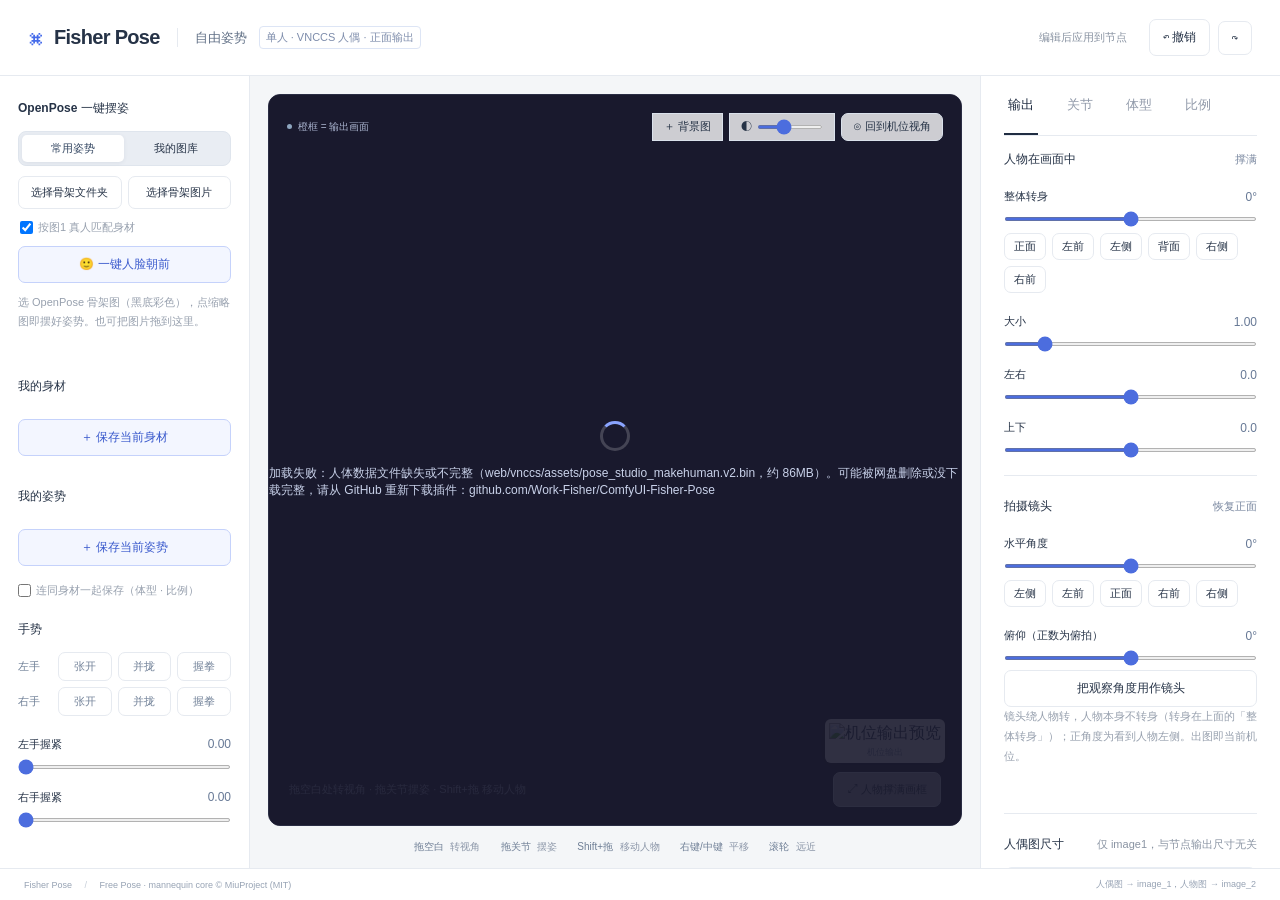
==== js/fisher_editor/editor/freepose.html @ 11fa5a64 "feat: 内置姿势编辑器随仓库分发（含约 82MB 人偶模型，无需再装 ComfyUI-Fisher-Pose） - .gitignore 不再排除 js/fisher_editor/：整个编辑器（" ====
<!doctype html>
<html lang="zh-CN"><head><meta charset="utf-8"><meta name="viewport" content="width=device-width,initial-scale=1"><title>Fisher Pose · 自由姿势</title><link rel="icon" href="data:,"><link rel="stylesheet" href="style.css"><link rel="stylesheet" href="freepose.css?v=20261011-12"></head>
<body>
<header class="appbar"><div class="brand"><span class="brand-icon">⌘</span><b>Fisher Pose</b><span class="divider"></span><span>自由姿势</span><small>单人 · VNCCS 人偶 · 正面输出</small></div><div class="header-actions"><span id="save-status">编辑后应用到节点</span><button id="undo" title="撤销 Ctrl+Z">↶ 撤销</button><button id="redo" title="重做 Ctrl+Shift+Z">↷</button><button id="cancel-editor">取消</button><button class="primary" id="apply-editor" disabled>应用到节点</button></div></header>
<main class="fp-main">
<aside class="left-panel fp-left">
<section><div class="section-heading"><h2>OpenPose 一键摆姿</h2><span><small id="gallery-count"></small> <button class="text-button" id="clear-gallery" hidden>清空</button></span></div>
<div class="segmented fp-sources" id="gallery-source"><button data-source="common" class="active">常用姿势</button><button data-source="library">我的图库</button></div>
<div class="fp-pick"><label class="fp-button"><input type="file" id="pick-folder" webkitdirectory multiple>选择骨架文件夹</label><label class="fp-button"><input type="file" id="pick-files" accept="image/*" multiple>选择骨架图片</label></div>
<button id="onekey-upload" class="fp-import" hidden title="辅助：选本地任意一张人物图，只借它的姿势与身材数据来摆这个人偶，用来弥补当前姿势图的不足（临时拿去识别，用完即还原，不动节点上的图1 / 图2，也不动它们的连线）">🖼 导入图转人偶</button>
<input id="pick-doll-image" type="file" accept="image/*" hidden>
<button id="onekey-doll" class="wide fp-save fp-onekey" hidden title="用节点上的图1：SDPose 从图1 识别骨架后自动摆好这个人偶；摆完停在编辑器里等你微调，再手动点「应用到节点」。还没有骨架图时也能直接点">⚡ 一键图1转人偶</button>
<p class="muted fp-fit fp-fit-inline"><label title="只对「一键图1转人偶」/「导入图转人偶」/「按 SDPose 骨架摆姿」生效：按图1 的真人匹配身材（身高 · 骨长比例 · 图中位置）。图库与导入的骨架图只摆姿势，不改身材比例"><input type="checkbox" id="fit-person" checked><span>按图1 真人匹配身材</span></label></p>
<div id="sdpose-preview" class="fp-sdpose-preview" hidden><img id="sdpose-thumb" alt="SDPose 骨架预览" title="点这张骨架图，3D 人偶就会按它摆姿"><div class="fp-sdpose-info"><b id="sdpose-name">SDPose 骨架</b></div></div>
<button id="face-front" class="wide fp-save" title="把头部还原成模型初始朝向（正脸朝前、不侧倾），点几次结果都一样；要微调就拖头部骨节">🙂 一键人脸朝前</button>
<button id="apply-sdpose" class="wide fp-save" hidden>按 SDPose 骨架摆姿</button>
<input id="gallery-filter" class="fp-search" type="search" placeholder="按编号或文件名筛选" hidden>
<div id="gallery" class="fp-gallery"><p class="muted">选 OpenPose 骨架图（黑底彩色），点缩略图即摆好姿势。也可把图片拖到这里。</p></div>
<p id="import-status" class="muted" role="status"></p></section>
<section id="shape-section"><div class="section-heading"><h2>我的身材</h2><small id="shape-count"></small></div>
<button id="save-shape" class="wide fp-save">＋ 保存当前身材</button>
<div id="saved-shapes" class="fp-gallery fp-saved"></div></section>
<section id="saved-section"><div class="section-heading"><h2>我的姿势</h2><small id="saved-count"></small></div>
<button id="save-pose" class="wide fp-save">＋ 保存当前姿势</button>
<p class="muted fp-fit"><label title="勾上 = 体型与骨长比例随这份姿势一起存/一起恢复；不勾 = 只存姿势，载入时套到当前人偶的身材上"><input type="checkbox" id="save-pose-shape"><span>连同身材一起保存（体型 · 比例）</span></label></p>
<div id="saved-poses" class="fp-gallery fp-saved"></div></section>
<section id="depth-section" hidden><div class="section-heading"><h2>深度修正</h2><small>2D 骨架看不出前后</small></div>
<div class="fp-flips"><button data-flip="body">正/背面</button><button data-flip="torso">上身前/后倾</button>
<span>左臂</span><button data-flip="lArmUpper">整条</button><button data-flip="lArmLower">小臂</button>
<span>右臂</span><button data-flip="rArmUpper">整条</button><button data-flip="rArmLower">小臂</button>
<span>左腿</span><button data-flip="lLegUpper">整条</button><button data-flip="lLegLower">小腿</button>
<span>右腿</span><button data-flip="rLegUpper">整条</button><button data-flip="rLegLower">小腿</button></div>
<p class="muted">点一下把该段在前、后之间翻转。左右指人物自身左右。</p></section>
<section><div class="section-heading"><h2>手势</h2></div>
<div class="fp-hands"><span>左手</span><button data-hand="l" data-preset="OPEN">张开</button><button data-hand="l" data-preset="CHOP">并拢</button><button data-hand="l" data-preset="FIST">握拳</button>
<span>右手</span><button data-hand="r" data-preset="OPEN">张开</button><button data-hand="r" data-preset="CHOP">并拢</button><button data-hand="r" data-preset="FIST">握拳</button></div>
<label class="slider-label">左手握紧<output id="grip-l-value"></output></label><input id="grip-l" data-hand="l" type="range" min="0" max="1" step="0.01" value="0">
<label class="slider-label">右手握紧<output id="grip-r-value"></output></label><input id="grip-r" data-hand="r" type="range" min="0" max="1" step="0.01" value="0"></section>
</aside>
<div class="workspace"><div class="stage fp-stage" id="stage"><canvas id="viewport-canvas" tabindex="0"></canvas><iframe id="skeleton-frame" class="fp-skeleton-frame" title="SDPose 骨架编辑器" hidden></iframe>
<div class="stage-top"><div class="stage-label"><i></i>橙框 = 输出画面</div><div class="stage-tools"><button id="view-mode" class="fp-chip" title="还没拿到 SDPose 骨架时不可用：先点左侧「一键图1转人偶」/「导入图转人偶」识别一次">🧍 人偶图</button><button id="overlay-image1" class="fp-chip" hidden title="把节点上的图1 半透明叠在橙框里，方便对着真人调姿势与位置（只用于对位，不会进人偶图）">🖼 叠加图1</button><label class="fp-chip fp-overlay-file" title="选一张本地图片叠加到橙框里对位（只用于对位，不会进人偶图）">＋ 背景图<input type="file" id="overlay-file" accept="image/*"></label><label class="fp-chip fp-overlay-opacity" title="叠加图的透明度">◐<input type="range" id="overlay-opacity" min="0.1" max="1" step="0.05" value="0.45"></label><button id="overlay-clear" class="fp-chip" hidden title="去掉叠加的图">✕</button><button id="snap-view" class="fp-chip">⊙ 回到机位视角</button></div></div>
<figure class="fp-inset"><img id="inset-preview" alt="机位输出预览"><figcaption>机位输出</figcaption></figure>
<div class="stage-bottom"><span id="selection-hint">拖空白处转视角 · 拖关节摆姿 · Shift+拖 移动人物</span><button id="fit-frame">⤢ 人物撑满画框</button></div>
<div id="loading" class="fp-loading"><div class="fp-spinner"></div><span id="loading-text">正在加载 MakeHuman 人体（约 86MB）…</span></div><div id="toast" role="status"></div></div>
<div class="interaction-bar"><span><kbd>拖空白</kbd> 转视角</span><span><kbd>拖关节</kbd> 摆姿</span><span><kbd>Shift+拖</kbd> 移动人物</span><span><kbd>右键/中键</kbd> 平移</span><span><kbd>滚轮</kbd> 远近</span></div></div>
<aside class="right-panel">
<div class="panel-tabs"><button class="active" data-tab="output">输出</button><button data-tab="pose">关节</button><button data-tab="body">体型</button><button data-tab="proportion">比例</button></div>
<div id="output-panel">
<section><div class="section-heading"><h2>人物在画面中</h2><button class="text-button" id="fit-frame-2">撑满</button></div>
<label class="slider-label">整体转身<output id="turn-value"></output></label><input id="turn" type="range" min="-180" max="180" step="1">
<div class="fp-presets"><button data-turn="0">正面</button><button data-turn="45">左前</button><button data-turn="90">左侧</button><button data-turn="180">背面</button><button data-turn="-90">右侧</button><button data-turn="-45">右前</button></div>
<label class="slider-label">大小<output id="zoom-value"></output></label><input id="zoom" type="range" min="0.2" max="6" step="0.01">
<label class="slider-label">左右<output id="tx-value"></output></label><input id="tx" type="range" min="-20" max="20" step="0.05">
<label class="slider-label">上下<output id="ty-value"></output></label><input id="ty" type="range" min="-20" max="20" step="0.05"></section>
<section><div class="section-heading"><h2>拍摄镜头</h2><button class="text-button" id="reset-camera">恢复正面</button></div>
<label class="slider-label">水平角度<output id="angle-yaw-value"></output></label><input id="angle-yaw" type="range" min="-180" max="180" step="1" value="0">
<div class="fp-presets"><button data-angle-yaw="60">左侧</button><button data-angle-yaw="30">左前</button><button data-angle-yaw="0">正面</button><button data-angle-yaw="-30">右前</button><button data-angle-yaw="-60">右侧</button></div>
<label class="slider-label">俯仰（正数为俯拍）<output id="angle-pitch-value"></output></label><input id="angle-pitch" type="range" min="-60" max="60" step="1" value="0">
<button id="angle-from-view" class="wide">把观察角度用作镜头</button>
<p class="muted">镜头绕人物转，人物本身不转身（转身在上面的「整体转身」）；正角度为看到人物左侧。出图即当前机位。</p></section>
<section><div class="section-heading"><h2>人偶图尺寸</h2><small>仅 image1，与节点输出尺寸无关</small></div><div class="segmented ratios" id="ratios"><button data-ratio="1:1">1:1</button><button data-ratio="3:4">3:4</button><button data-ratio="4:3">4:3</button><button data-ratio="9:16">9:16</button><button data-ratio="16:9">16:9</button></div><div class="dimensions"><label>宽<input id="output-width" type="number" min="64" max="4096" step="16"></label><label>高<input id="output-height" type="number" min="64" max="4096" step="16"></label></div></section>
</div>
<div id="pose-panel" hidden>
<section><div class="section-heading"><h2>选中关节</h2><span id="bone-name">未选择</span></div>
<div id="bone-sliders" class="fp-disabled"><label class="slider-label">X 旋转<output id="rx-value"></output></label><input id="rx" data-axis="x" type="range" min="-180" max="180" step="1"><label class="slider-label">Y 旋转<output id="ry-value"></output></label><input id="ry" data-axis="y" type="range" min="-180" max="180" step="1"><label class="slider-label">Z 旋转<output id="rz-value"></output></label><input id="rz" data-axis="z" type="range" min="-180" max="180" step="1"></div>
<button id="reset-bone" class="wide">复位选中关节</button><button id="reset-pose" class="wide">恢复站姿</button></section>
<p class="muted">点关节圆点选中；手、脚、髋部可直接拖动做 IK，点住不动会出现旋转环。手指关节也可单独选中。</p>
</div>
<div id="body-panel" hidden>
<section><div class="section-heading"><h2>体型</h2><button class="text-button" id="reset-body">重置</button></div><div id="body-sliders"></div><p class="muted">体型只影响人偶轮廓，外观仍来自人物图。</p></section>
</div>
<div id="proportion-panel" hidden>
<section><div class="section-heading"><h2>头颈与四肢比例</h2><button class="text-button" id="reset-proportions">重置</button></div><div id="proportion-sliders"></div><p class="muted">100% 为默认比例，左右对称调整。改动后姿势保持不变，手脚位置会随骨长变化。</p></section>
</div>
<section class="description-section"><div class="section-heading"><h2>人偶图 · image1</h2><small id="preview-size"></small></div><img id="capture-preview" alt="人偶图预览"><div id="person-preview-wrap" hidden><div class="section-heading"><h2>人物图 · image2</h2></div><img id="person-preview" alt="人物图"></div></section>
<section class="description-section"><div class="section-heading"><h2>提示词</h2><button id="copy-description" class="text-button">复制</button></div><label class="field-label">补充要求（建议英文）<textarea id="extra-prompt" placeholder="例如：keep the outfit, soft studio light"></textarea></label><p id="description"></p><span class="description-note">LoRA 训练指令固定，补充内容另起一行附在后面</span></section>
</aside></main>
<footer class="app-footer"><span>Fisher Pose <span class="footer-dot">/</span> Free Pose · mannequin core © MiuProject (MIT)</span><span>人偶图 → image_1，人物图 → image_2</span></footer>
<script type="module" src="freepose.mjs?v=20261011-12"></script></body></html>
---- js/fisher_editor/editor/style.css ----
:root{font-family:"Segoe UI","Microsoft YaHei",sans-serif;color:#263347;background:#f4f6f8;font-synthesis:none;--line:#e6eaf0;--muted:#8993a2;--blue:#456bea;--ink:#202d42}*{box-sizing:border-box}body{margin:0}button,input{font:inherit}button{cursor:pointer;border:1px solid var(--line);background:#fff;color:inherit;border-radius:7px;padding:9px 13px;font-size:12px;transition:background .15s,color .15s}button:hover{background:#f0f4ff;border-color:#c5d2fb}button:focus-visible,label.upload:focus-within{outline:2px solid var(--blue);outline-offset:3px}button:disabled{opacity:.35;cursor:default}button.primary{background:var(--ink);border-color:var(--ink);color:white;padding:10px 17px}.primary span{margin-left:16px}small{font-size:11px;color:var(--muted)}[hidden]{display:none!important}.appbar{height:76px;display:flex;align-items:center;justify-content:space-between;padding:0 28px;border-bottom:1px solid var(--line);background:white;gap:18px}.brand,.header-actions{display:flex;align-items:center;gap:12px}.brand-icon{font-size:28px;color:var(--blue)}.brand b{font-size:20px;letter-spacing:-.7px}.brand>span:not(.brand-icon):not(.divider){font-size:13px;color:#617086}.brand small{border:1px solid #dde5f5;padding:3px 6px;border-radius:4px;color:#7d8cab}.divider{width:1px;height:19px;background:var(--line);margin:0 5px}.header-actions{gap:8px}.header-actions>span{font-size:11px;color:var(--muted);margin-right:14px}main{display:grid;grid-template-columns:214px minmax(380px,1fr) 286px;min-height:700px;height:calc(100vh - 108px)}aside{background:#fff;overflow-y:auto}.left-panel{border-right:1px solid var(--line);padding:24px 18px;display:flex;flex-direction:column}.right-panel{border-left:1px solid var(--line);padding:0 23px 20px}section{margin:0 0 26px}.section-heading{display:flex;align-items:center;justify-content:space-between;margin-bottom:14px;gap:6px}h2{font-size:12px;margin:0;font-weight:650}.section-heading>span{font-size:11px;color:#a0a9b6}.text-button{border:0;padding:0;font-size:11px;color:#7b89a1;background:transparent}.person-row{width:100%;display:flex;align-items:center;gap:10px;text-align:left;padding:12px 10px;border:1px solid #dce5ff;background:#f3f6ff}.person-row b{font-size:12px;font-weight:600}.person-row small{display:block;font-size:10px;margin-top:5px}.person-dot{width:8px;height:8px;background:var(--blue);border-radius:50%}.visible-icon{color:#8292b1;margin-left:auto;font-size:12px}.pose-presets{display:grid;grid-template-columns:1fr 1fr;gap:8px}.pose-card{padding:8px 5px 10px;background:#fafbfd;border:1px solid #edf0f5}.pose-card.active{border-color:#b9c9ff;background:#eef3ff;color:#4265d8}.pose-card svg{width:100%;height:65px;display:block;margin-bottom:5px}.pose-card span{font-size:11px}.upload{height:128px;display:flex;flex-direction:column;align-items:center;justify-content:center;border:1px dashed #ced6e2;border-radius:8px;background:#fafbfd;cursor:pointer;overflow:hidden;background-size:cover;background-position:center;position:relative}.upload input{position:absolute;width:100%;height:100%;opacity:0;cursor:pointer}.upload-icon{font-size:24px;color:#8c9ab0;margin-bottom:9px}.upload b{font-size:11px;font-weight:500}.upload small{font-size:10px;margin-top:7px}.reference-opacity{display:block;font-size:10px;margin-top:14px;color:var(--muted)}.reference-opacity input{margin-top:10px}.left-note{margin-top:auto;color:#8a96a8;display:flex;gap:9px;font-size:11px;line-height:1.9}.left-note>span{font-size:20px;color:#a9b9d5}.left-note p{margin:0}.workspace{display:flex;flex-direction:column;min-width:0;padding:18px 18px 0;overflow:hidden}.stage{position:relative;flex:1;min-height:360px;border:1px solid #e1e6ed;border-radius:12px;background:#eef1f5;overflow:hidden;isolation:isolate}.stage #viewport{position:absolute;inset:0;z-index:1}.stage canvas{display:block;width:100%;height:100%;touch-action:none;outline:none}.stage #reference-image{position:absolute;inset:0;width:100%;height:100%;object-fit:contain;opacity:.3;z-index:0;pointer-events:none}.stage-top{position:absolute;top:18px;left:18px;right:18px;display:flex;justify-content:space-between;align-items:center;z-index:3;pointer-events:none}.stage-top .segmented{pointer-events:auto}.segmented{display:flex;background:#e9edf3;border:1px solid #dfe5ed;padding:3px;border-radius:8px;gap:2px}.segmented button{background:transparent;border:0;border-radius:5px;font-size:11px;padding:7px 14px;flex:1;white-space:nowrap}.segmented button.active{background:white;box-shadow:0 1px 4px #24355413;color:#344762}.stage-label{font-size:10px;color:#8a97aa;display:flex;align-items:center;gap:6px}.stage-label i,.output-note i{width:5px;height:5px;border-radius:50%;background:#8ea6bf}.frame{position:absolute;left:50%;top:50%;transform:translate(-50%,-50%);pointer-events:none;z-index:2;border:1px solid #8c9bb023}.corner{position:absolute;width:20px;height:20px;border-color:#9aa8bd;border-style:solid}.tl{left:-1px;top:-1px;border-width:1.5px 0 0 1.5px}.tr{right:-1px;top:-1px;border-width:1.5px 1.5px 0 0}.bl{left:-1px;bottom:-1px;border-width:0 0 1.5px 1.5px}.br{right:-1px;bottom:-1px;border-width:0 1.5px 1.5px 0}.frame-label{position:absolute;top:-23px;left:0;font-size:10px;color:#92a0b4;white-space:nowrap}.frame-label b{font-weight:400;margin-left:10px}.thirds{position:absolute;inset:0;background:linear-gradient(to right,transparent 33.2%,#8091a644 33.3%,transparent 33.5%,transparent 66.5%,#8091a644 66.6%,transparent 66.8%),linear-gradient(to bottom,transparent 33.2%,#8091a644 33.3%,transparent 33.5%,transparent 66.5%,#8091a644 66.6%,transparent 66.8%)}.view-cube{position:absolute;right:25px;top:70px;width:70px;height:70px;z-index:4}.view-cube button{position:absolute;border-radius:2px;padding:0;width:32px;height:32px;font-size:10px;border-color:#c4cfdd;color:#73869f}.cube-top{left:3px;top:23px;transform:skewY(25deg);background:#fff}.cube-side{left:35px;top:23px;transform:skewY(-25deg);background:#e0e7f0}.cube-up{left:19px;top:0;transform:rotate(-45deg) skew(15deg,15deg) scale(.86);background:#f9fbff}.stage-bottom{position:absolute;bottom:18px;left:20px;right:20px;z-index:3;display:flex;align-items:center;justify-content:space-between;pointer-events:none}.stage-bottom>span{color:#8190a5;font-size:11px}.stage-bottom button{pointer-events:auto;background:#ffffffb8;font-size:11px;border-color:#dae1eb}.axis-key{position:absolute;left:22px;bottom:65px;z-index:3;font-size:10px;display:flex;gap:10px}.red{color:#e08087}.green{color:#65a696}.blue{color:#7d9de5}.interaction-bar{height:42px;display:flex;align-items:center;justify-content:center;gap:20px;flex-shrink:0;font-size:10px;color:#8b96a8}kbd{font:inherit;color:#6e7e95;margin-right:4px}.shots{height:164px;margin:0;flex-shrink:0;border-top:1px solid var(--line);padding:16px 0}.shots .section-heading{margin-bottom:12px}.shots h2{display:inline-block;margin-right:12px}.shots h2 span{margin-left:6px;font-size:10px;color:#8d9ab0}.shots .section-heading small{font-size:10px}.shots button{font-size:11px;padding:7px 10px}.shot-strip{display:flex;gap:10px;overflow-x:auto;height:92px}.shot{position:relative;flex-shrink:0;display:flex;align-items:center;text-align:left;gap:12px;width:184px;padding:6px!important;background:#fff;border:1px solid #e1e6ed}.shot img{width:62px;height:74px;object-fit:cover;border-radius:4px;background:#edf1f6}.shot b{font-size:11px;font-weight:550}.shot small{display:block;font-size:9px;margin-top:6px}.shot .delete{position:absolute;right:7px;top:5px;font-size:12px;color:#b2bbca}.empty-shots{width:100%;border:1px dashed #d8e0eb;border-radius:7px;color:#98a4b6;font-size:11px;display:flex;align-items:center;justify-content:center}.panel-tabs{height:60px;display:flex;gap:25px;border-bottom:1px solid var(--line);margin-bottom:25px}.panel-tabs button{border:0;border-bottom:2px solid transparent;border-radius:0;background:none;padding:0 4px;font-size:13px;color:#9099a9}.panel-tabs button.active{border-bottom-color:var(--ink);color:var(--ink);font-weight:600}.muted{color:#97a0ae;font-size:11px;line-height:1.8;margin:0 0 24px}.slider-label{display:flex;justify-content:space-between;align-items:center;font-size:11px;margin:21px 0 13px}.slider-label output{font-size:12px;font-variant-numeric:tabular-nums;color:#667895}input[type=range]{width:100%;height:4px;display:block;accent-color:#4c6dde;cursor:pointer;margin:0}.range-hints{display:flex;justify-content:space-between;color:#a0a9b6;font-size:9px;margin-top:12px}.view-presets{display:grid;grid-template-columns:repeat(3,1fr);gap:7px}.view-presets button{padding:9px 0;font-size:10px;background:#fafbfd}.view-presets button.active{background:#edf2ff;border-color:#bbcaff;color:#456bea}.right-panel section{border-bottom:1px solid var(--line);padding-bottom:23px;margin-bottom:23px}.right-panel .description-section{border:0;padding:0}.ratios{background:#f0f3f8;border-color:#e8edf4}.ratios button{font-size:11px;padding:8px 0}.description-section p{font-size:12px;line-height:1.9;color:#5c6d85;margin:0 0 10px}.description-note{font-size:10px;color:#a1adbd}.output-note{display:flex;align-items:flex-start;gap:7px;padding-top:5px;font-size:10px;line-height:1.9;color:#98a4b5}.output-note i{margin-top:7px;flex-shrink:0}.app-footer{height:32px;background:white;border-top:1px solid var(--line);padding:0 24px;display:flex;justify-content:space-between;align-items:center;font-size:9px;color:#97a3b4}.footer-dot{margin:0 10px;color:#c4ccd7}.info-row{display:flex;justify-content:space-between;font-size:11px;padding:12px 0;color:#7a8a9f}.info-row b{font-weight:500;color:#4269cd}.wide{width:100%;margin-top:10px}#toast{position:absolute;left:50%;bottom:65px;transform:translateX(-50%) translateY(8px);z-index:6;background:#263347ed;color:#fff;padding:10px 18px;border-radius:7px;font-size:11px;opacity:0;transition:opacity .2s,transform .2s;pointer-events:none;white-space:nowrap}#toast.show{opacity:1;transform:translateX(-50%)}@media(min-width:1600px){main{grid-template-columns:240px minmax(380px,1fr) 310px}.left-panel{padding:26px 22px}.right-panel{padding-left:26px;padding-right:26px}.workspace{padding:22px 22px 0}}@media(max-width:1100px){main{grid-template-columns:170px minmax(330px,1fr) 242px}.appbar{padding:0 18px}.brand>span:not(.brand-icon),.brand small,.header-actions>span{display:none}.left-panel{padding:22px 12px}.right-panel{padding:0 16px 16px}.interaction-bar{gap:10px}.shots .section-heading small{display:none}.stage-label{display:none}}@media(max-width:760px){.appbar{height:auto;min-height:68px;flex-wrap:wrap;padding:14px;gap:12px}.header-actions{margin-left:auto}.header-actions button{padding:8px}.header-actions #export-scene{display:none}.brand b{font-size:17px}main{height:auto;min-height:0;grid-template-columns:minmax(0,1fr);display:flex;flex-direction:column}.left-panel{order:2;display:grid;grid-template-columns:1fr 1fr;gap:16px;border:0}.left-panel section:first-child,.left-note{display:none}.left-panel section{margin:0}.pose-presets{grid-template-columns:repeat(2,1fr)}.pose-card svg{height:45px}.workspace{order:1;padding:10px}.stage{height:480px;flex:none}.right-panel{order:3;border:0;display:block}.shots{height:154px}.app-footer{font-size:8px}.interaction-bar{font-size:9px}.stage-bottom>span{font-size:10px}}@media(prefers-reduced-motion:reduce){*{transition:none!important}}

.output-settings label,.extra-label{font-size:11px;color:#667895;display:block}.output-settings select{display:block;width:100%;padding:9px;margin:10px 0;border:1px solid #dce3ed;border-radius:6px;background:white;color:#263347}.output-settings .muted{margin:0 0 14px}.dimensions{display:flex;gap:10px}.dimensions label{flex:1;min-width:0}.dimensions input{width:100%;margin-top:7px;padding:7px;border:1px solid #dce3ed;border-radius:5px;color:#263347}.extra-label textarea{width:100%;resize:vertical;min-height:70px;border:1px solid #dce3ed;border-radius:5px;margin-top:8px;padding:8px;font:inherit}.description-section p{white-space:pre-wrap}.header-actions #export-scene{display:none}.header-actions #export-pose{background:white;color:#263347;border-color:#dce3ed}.output-settings{margin-top:0}.right-panel .panel-tabs{margin-bottom:15px}.output-note{padding-bottom:12px}
---- js/fisher_editor/editor/freepose.css ----
.fp-main{grid-template-columns:250px minmax(420px,1fr) 300px}
.fp-left{gap:0}
.fp-stage{background:#1a1a2e;border-color:#2a2d44}
.fp-stage canvas{position:absolute;inset:0;width:100%;height:100%;display:block;touch-action:none;outline:none;z-index:1}
.fp-stage .stage-label,.fp-stage .stage-bottom>span{color:#aab4cf}
.fp-stage .stage-top{pointer-events:none;z-index:6}
.fp-chip{pointer-events:auto;background:#ffffffc8;font-size:11px;padding:6px 11px}
.fp-stage .stage-tools{display:flex;align-items:center;gap:6px;pointer-events:auto}
.fp-stage .stage-tools .fp-chip{display:inline-flex;align-items:center;gap:5px;line-height:1.25;border:1px solid #dae1eb;cursor:pointer}
.fp-stage .stage-tools .fp-chip.fp-chip-on{background:#456bea;border-color:#456bea;color:#fff}
.fp-stage .stage-tools .fp-chip:disabled{opacity:.45;cursor:not-allowed}
/* 骨骼图模式：内嵌的二维骨架编辑器铺满编辑区（盖住 3D 视口，但让顶部工具条留在上面） */
.fp-skeleton-frame{position:absolute;inset:0;width:100%;height:100%;border:0;display:block;background:#1b1e24;z-index:4}
.fp-overlay-file input{display:none}
.fp-overlay-opacity input[type="range"]{width:66px;margin:0}
.fp-inset{position:absolute;right:16px;bottom:62px;z-index:3;margin:0;background:#fff;border-radius:6px;padding:4px;box-shadow:0 4px 18px #0006;pointer-events:none}
.fp-inset img{display:block;max-width:150px;max-height:150px}
.fp-inset figcaption{font-size:9px;color:#8190a5;text-align:center;margin-top:2px}
.fp-presets{display:flex;flex-wrap:wrap;gap:6px;margin-top:12px}
.fp-presets button{padding:5px 9px;font-size:11px}
.fp-disabled{opacity:.4;pointer-events:none}
.fp-pick{display:grid;grid-template-columns:1fr 1fr;gap:6px;margin-bottom:10px}
.fp-button{position:relative;display:flex;align-items:center;justify-content:center;border:1px solid var(--line);border-radius:7px;padding:8px 6px;font-size:11px;background:#fff;cursor:pointer}
.fp-button:hover{background:#f0f4ff;border-color:#c5d2fb}
.fp-button input{position:absolute;inset:0;opacity:0;cursor:pointer;width:100%}
.fp-search{width:100%;padding:7px 9px;border:1px solid #dce3ed;border-radius:6px;font:inherit;font-size:11px;margin-bottom:8px}
.fp-gallery{display:grid;grid-template-columns:1fr 1fr;gap:6px;max-height:360px;overflow-y:auto;border-radius:8px}
.fp-gallery.drag{outline:2px dashed var(--blue);outline-offset:2px}
.fp-gallery p{grid-column:1/-1;margin:0}
.fp-thumb{padding:0;border:2px solid transparent;border-radius:6px;background:#000;overflow:hidden;aspect-ratio:3/2;position:relative}
.fp-thumb img{width:100%;height:100%;object-fit:contain;display:block}
.fp-thumb span{position:absolute;left:0;right:0;bottom:0;font-size:8px;color:#dfe6f5;background:#000a;padding:1px 3px;white-space:nowrap;overflow:hidden;text-overflow:ellipsis;text-align:left}
.fp-thumb.active{border-color:#6e8cff}
.fp-thumb.failed{opacity:.35}
.fp-flips,.fp-hands{display:grid;grid-template-columns:34px 1fr 1fr;gap:6px;align-items:center;font-size:11px;color:#718198}
.fp-hands{grid-template-columns:34px 1fr 1fr 1fr}
.fp-flips>button:nth-child(-n+2){grid-column:span 1}
.fp-flips>button[data-flip=body]{grid-column:1/3}
.fp-flips button,.fp-hands button{padding:6px 4px;font-size:11px}
.fp-flips button.on{background:#eef3ff;border-color:#9fb4ff;color:#3858cc}
.field-label{display:block;color:#718198;font-size:11px;margin-bottom:10px}
.field-label textarea{display:block;width:100%;margin-top:9px;padding:9px;border:1px solid #dce3ed;border-radius:6px;background:white;color:#263347;font:inherit;min-height:60px;resize:vertical}
.dimensions{margin-top:16px}
.segmented.ratios button{padding:7px 6px}
#capture-preview,#person-preview{display:block;max-width:100%;max-height:220px;margin:0 auto 14px;border:1px solid var(--line);border-radius:6px;background:#fff}
#description{font-family:Consolas,monospace;white-space:pre-wrap;font-size:12px;color:#2f3e57;background:#f5f7fa;border-radius:6px;padding:10px;margin:0 0 6px}
.description-note{font-size:10px;color:#a0a9b6}
.right-panel section,.left-panel section{margin-bottom:22px}
.fp-loading{position:absolute;inset:0;z-index:5;display:flex;flex-direction:column;align-items:center;justify-content:center;gap:14px;background:#1a1a2ee6;color:#c9d2ea;font-size:12px}
.fp-loading[hidden]{display:none}
.fp-spinner{width:30px;height:30px;border:3px solid #ffffff30;border-top-color:#8aa4ff;border-radius:50%;animation:fp-spin 1s linear infinite}
@keyframes fp-spin{to{transform:rotate(360deg)}}
.fp-sources{margin-bottom:10px}.fp-sources button{padding:6px 4px;font-size:11px}
.fp-save{margin-bottom:10px;border-color:#c5d2fb;color:#3858cc;background:#f3f6ff}
.fp-save:hover{background:#e8eeff}
.fp-saved .fp-thumb{background:#fff;border-color:#e3e8f1;aspect-ratio:1}
.fp-saved .fp-thumb.active{border-color:#6e8cff}
.fp-saved .fp-thumb span{color:#fff;background:#1a1f2ecc;font-size:9px;padding:2px 4px}
.fp-delete{position:absolute;top:3px;right:3px;width:18px;height:18px;border-radius:50%;background:#1a1f2eb0;color:#fff;font-size:12px;font-style:normal;line-height:18px;text-align:center;opacity:0;cursor:pointer}
.fp-saved .fp-thumb:hover .fp-delete{opacity:1}
.fp-gallery .fp-thumb:hover .fp-delete{opacity:1} /* 图库缩略图的删除 ×，同样只在悬停时出现 */
.fp-delete:hover{background:#e5484d}
.fp-fit{margin:6px 0 0;font-size:11px;line-height:1.5}
.fp-fit label{display:flex;gap:5px;align-items:flex-start;cursor:pointer}
.fp-fit label span{flex:1;min-width:0} /* 换行后的文字跟首行左对齐，不再回到勾选框下面 */
.fp-fit-inline{margin:2px 0 0;padding-left:2px} /* 紧跟在「一键人偶姿势」按钮下面，别被按钮的下边距拉开 */
.fp-fit input{margin:2px 0 0;flex:none}
/* 一键人偶姿势：这一节的主操作，比旁边的保存按钮更显眼 */
.fp-onekey{border-color:#9db4ff;color:#2743b4;background:#eaf0ff;font-weight:600}
.fp-onekey:hover{background:#dde7ff}
.fp-onekey:disabled{opacity:.5;cursor:default}
/* 导入图转人偶：挪到「我的图库」区、跟在「选择骨架文件夹 / 选择骨架图片」后面当辅助入口。
   所以做成浅绿虚线的小字按钮（不再是主操作的实心绿），但整行铺满，好点也好认。 */
.fp-import{display:block;width:100%;margin:0 0 10px;border:1px dashed #9dd4b0;border-radius:7px;padding:8px 6px;font-size:11px;font-weight:500;color:#1f7a4a;background:#f4fbf7}
.fp-import:hover{background:#e7f6ee;border-color:#79c79b}
.fp-import:disabled{opacity:.5;cursor:default}
/* SDPose 骨架卡片：骨架图铺满卡片宽度（原来 52px 太小，看不清骨架）；
   文字挪到图下方分两行（粗体名字 + 提示），避免原来那种挤在一行中间断行 */
.fp-sdpose-preview{display:flex;flex-direction:column;gap:6px;margin:0 0 10px;padding:6px;border:1px solid #e3e8f1;border-radius:8px;background:#f7f9fc}
.fp-sdpose-preview img{display:block;width:100%;height:150px;object-fit:contain;border-radius:6px;background:#000;cursor:pointer;flex:none}
.fp-sdpose-preview img:hover{box-shadow:0 0 0 2px #6e8cff}
.fp-sdpose-info{display:flex;flex-direction:column;gap:2px;min-width:0}
.fp-sdpose-info b{font-size:12px;font-weight:650;color:#263347;overflow:hidden;text-overflow:ellipsis;white-space:nowrap}
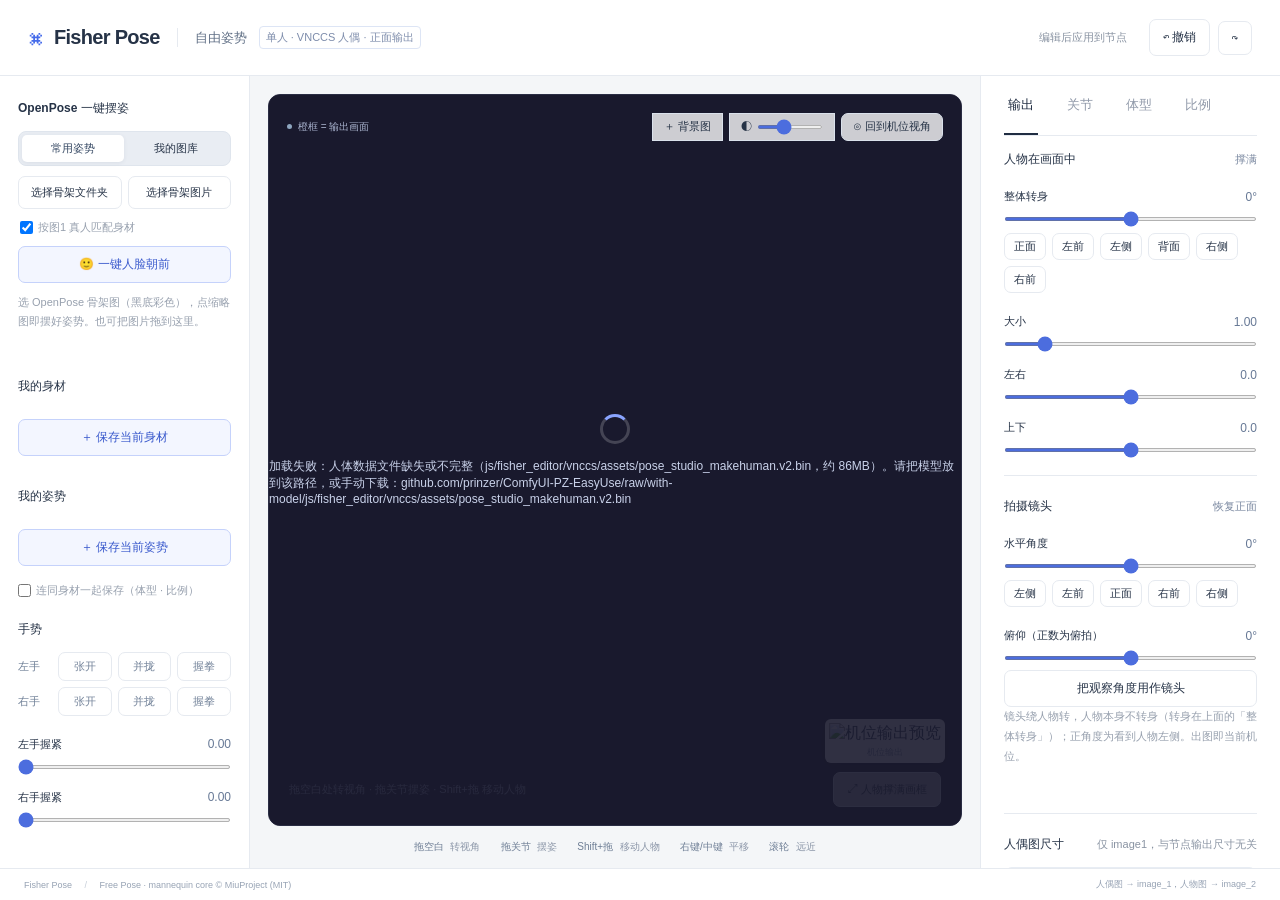
==== commit c51d897f: "feat: 人偶模型随仓库自带 3.8MB 压缩包，缺失时自动解压/自动下载（pz_pose_model.py + 编辑器进度提示）" ====
--- a/js/fisher_editor/editor/freepose.html
+++ b/js/fisher_editor/editor/freepose.html
@@ -76,4 +76,4 @@
 <section class="description-section"><div class="section-heading"><h2>提示词</h2><button id="copy-description" class="text-button">复制</button></div><label class="field-label">补充要求（建议英文）<textarea id="extra-prompt" placeholder="例如：keep the outfit, soft studio light"></textarea></label><p id="description"></p><span class="description-note">LoRA 训练指令固定，补充内容另起一行附在后面</span></section>
 </aside></main>
 <footer class="app-footer"><span>Fisher Pose <span class="footer-dot">/</span> Free Pose · mannequin core © MiuProject (MIT)</span><span>人偶图 → image_1，人物图 → image_2</span></footer>
-<script type="module" src="freepose.mjs?v=20261011-12"></script></body></html>
+<script type="module" src="freepose.mjs?v=20261011-13"></script></body></html>
